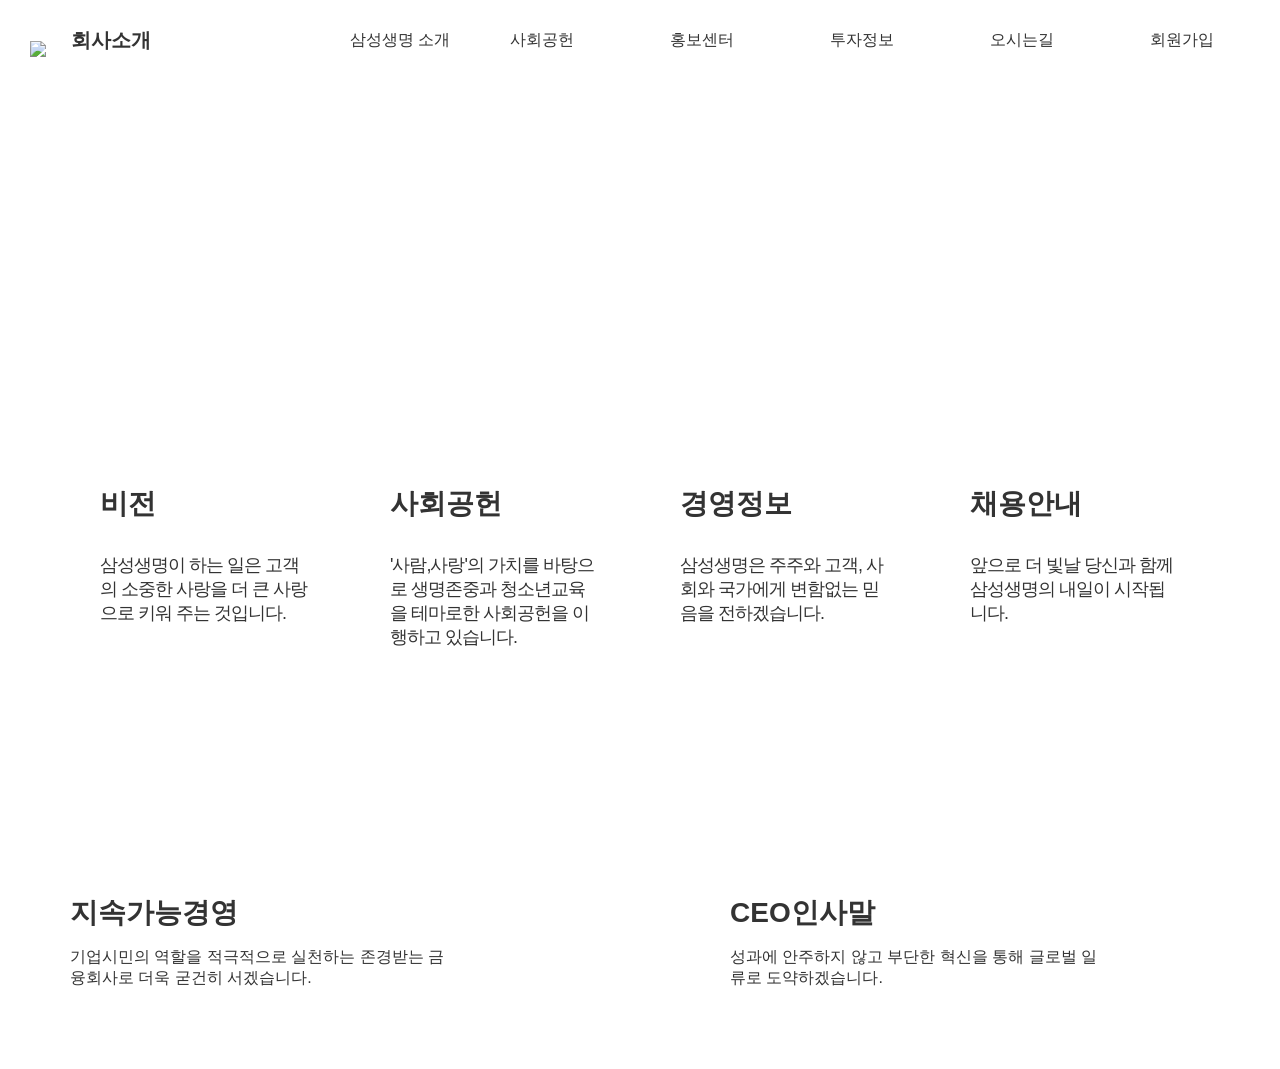
==== index.html @ ddd50090 "Add files via upload" ====
<!DOCTYPE html>
<html lang="en">

<head>
    <meta charset="UTF-8">
    <meta name="viewport" content="width=device-width, initial-scale=1.0">
    <title>삼성생명</title>
    <link href="./css/samsung_style.css" rel="stylesheet">
</head>

<body>
    <div class="header">
        <h1><img src="./img/logo-samsung.png" /></h1>
        <h2>회사소개</h2>
        <div class="menu">
            <ul class="nav">
                <li><a href="#">삼성생명 소개</a></li>
                <li><a href="#">사회공헌</a>
                    <ul class="submenu">
                        <li><a href="#">sub1-1</a></li>
                        <li><a href="#">sub1-2</a></li>
                        <li><a href="#">sub1-3</a></li>
                        <li><a href="#">sub1-4</a></li>
                    </ul>
                </li>
                <li><a href="#">홍보센터</a>
                    <ul class="submenu">
                        <li><a href="#">sub1-1</a></li>
                        <li><a href="#">sub1-2</a></li>
                        <li><a href="#">sub1-3</a></li>
                        <li><a href="#">sub1-4</a></li>
                    </ul>
                </li>
                <li><a href="#">투자정보</a>
                    <ul class="submenu">
                        <li><a href="#">sub1-1</a></li>
                        <li><a href="#">sub1-2</a></li>
                        <li><a href="#">sub1-3</a></li>
                        <li><a href="#">sub1-4</a></li>
                    </ul>
                </li>
                <li><a href="searchmap.html" target="_blank">오시는길</a></li>
                <li><a href="join.html" target="_blank">회원가입</a></li>
            </ul>
        </div>
    </div>
    <!-- 메인비주얼 -->
    <div class="section1">
        <b>고객과 함께하는 인생금융</b>
        <p>어떠한 인생을 살아가든 필요할 때 힘이 되도록 책임지는 인생금융</p>
        <div class="container">
            <div class="quick">
                <h3>비전</h3>
                <p>삼성생명이 하는 일은 고객의 소중한 사랑을 더 큰 사랑으로 키워 주는 것입니다.</p>
            </div>
            <div class="quick">
                <h3>사회공헌</h3>
                <p>'사람,사랑'의 가치를 바탕으로 생명존중과 청소년교육을 테마로한 사회공헌을 이행하고 있습니다.</p>
            </div>
            <div class="quick">
                <h3>경영정보</h3>
                <p>삼성생명은 주주와 고객, 사회와 국가에게 변함없는 믿음을 전하겠습니다.</p>
            </div>
            <div class="quick last"> <!-- 클래스명이 2개 -->
                <h3>채용안내</h3>
                <p>앞으로 더 빛날 당신과 함께 삼성생명의 내일이 시작됩니다.</p>
            </div>
        </div>
    </div>
    <!-- 세션2 -->
    <div class="section2">
        <div class="intro1">
            <h3>지속가능경영</h3>
            <p>기업시민의 역할을 적극적으로 실천하는 존경받는
                금융회사로 더욱 굳건히 서겠습니다.</p>
        </div>
        <div class="intro2">
            <h3>CEO인사말</h3>
            <p>성과에 안주하지 않고 부단한 혁신을 통해 글로벌
                일류로 도약하겠습니다.</p>
        </div>
    </div>
</body>

</html>
---- css/samsung_style.css ----
@charset "utf-8";

* {
    margin: 0;
    padding: 0;

}

ul {
    list-style: none;
}

a {
    text-decoration: none;
    color: inherit;

    /* inherit 부모속성 적용 */

}


body {
    font-size: 16px;
    font-family: "나눔고딕", "Nanum gothic", sans-serif;
    color: #333;
}


/* 헤더 */

.header {
    width: 100%;
    height: 80px;
    margin: 0 auto;
    padding-left: 30px;
    /* background-color: #ddd;  */

}

.header h1 {
    float: left;
    padding-top: 28px;
    /* 90-34(이미지높이)=56/2=28 */
    margin-right: 25px;

}

.header h2 {
    float: left;
    line-height: 80px;
    font-size: 20px;
}

.header .menu {
    float: right;
    width: 1000px;
}


.header .menu li {
    float: left;
    margin-left: 40px;
    line-height: 80px;

    /* submenu 있을때 추가 */
    width: 120px;

}


.header .menu li a:hover {
    color: blue;
}


/* 메인비주얼 */

.section1 {
    padding-top: 80px;
    height: 654px;

    /* background-image: url(./img/pc-cover-main.jpg);
background-repeat: no-repeat;
background-position: center top; */
    background: url(../img/pc-cover-main.jpg) no-repeat center top;
    background-size: cover;
    /* 박스를 꽉채운다 이미지가 잘린다 */
}

.section1 b {
    display: block;
    padding: 95px 0 15px;
    color: #fff;
    text-align: center;
    font-size: 3em;
}


.section1>p {
    color: #fff;
    text-align: center;
    padding-bottom: 75px;
}


.section1 .container {
    width: 1140px;
    margin: 0 auto;
    overflow: hidden;
}


.section1 .container .quick {
    float: left;
    width: 270px;
    height: 270px;
    background-color: white;
    margin-right: 20px;
    border-radius: 20px;
}


.section1 .container .last {
    margin-right: 0px;
}

.section1 .quick h3 {
    margin: 55px 30px 30px 30px;
    font-size: 28px;
    background: url(../img/arrow.jpg) no-repeat right;
    /* 주의: 앞에 background-repeat , background-position 등 주석처리할것 */
}


.section1 .quick p {
    margin: 0 30px;
    font-size: 18px;
    letter-spacing: -1px;
}


/* 섹션2 */

.section2 {
    width: 1140px;
    margin: 0 auto;
}


.section2>div {
    float: left;
    width: 480px;
    padding: 80px 0;
    box-sizing: border-box;
    background-repeat: no-repeat;
    background-position: right;
}


.section2 p {
    padding-right: 100px;
}

.section2 h3 {
    font-size: 28px;
    padding-bottom: 15px;
}


.section2 .intro1 {
    background-image: url(../img/icon01.jpg);
    margin-right: 180px;
}


.section2 .intro2 {
    background-image: url(../img/icon02.jpg);
}



.header:hover {
    height: 317px;
}

.submenu {
    overflow: hidden;
    height: 0;
    width: 200px;
    transition: max-height 0.5s ease;

}


.nav>li>a:hover+.submenu {
    height: 164px;
    width: 150px;
}
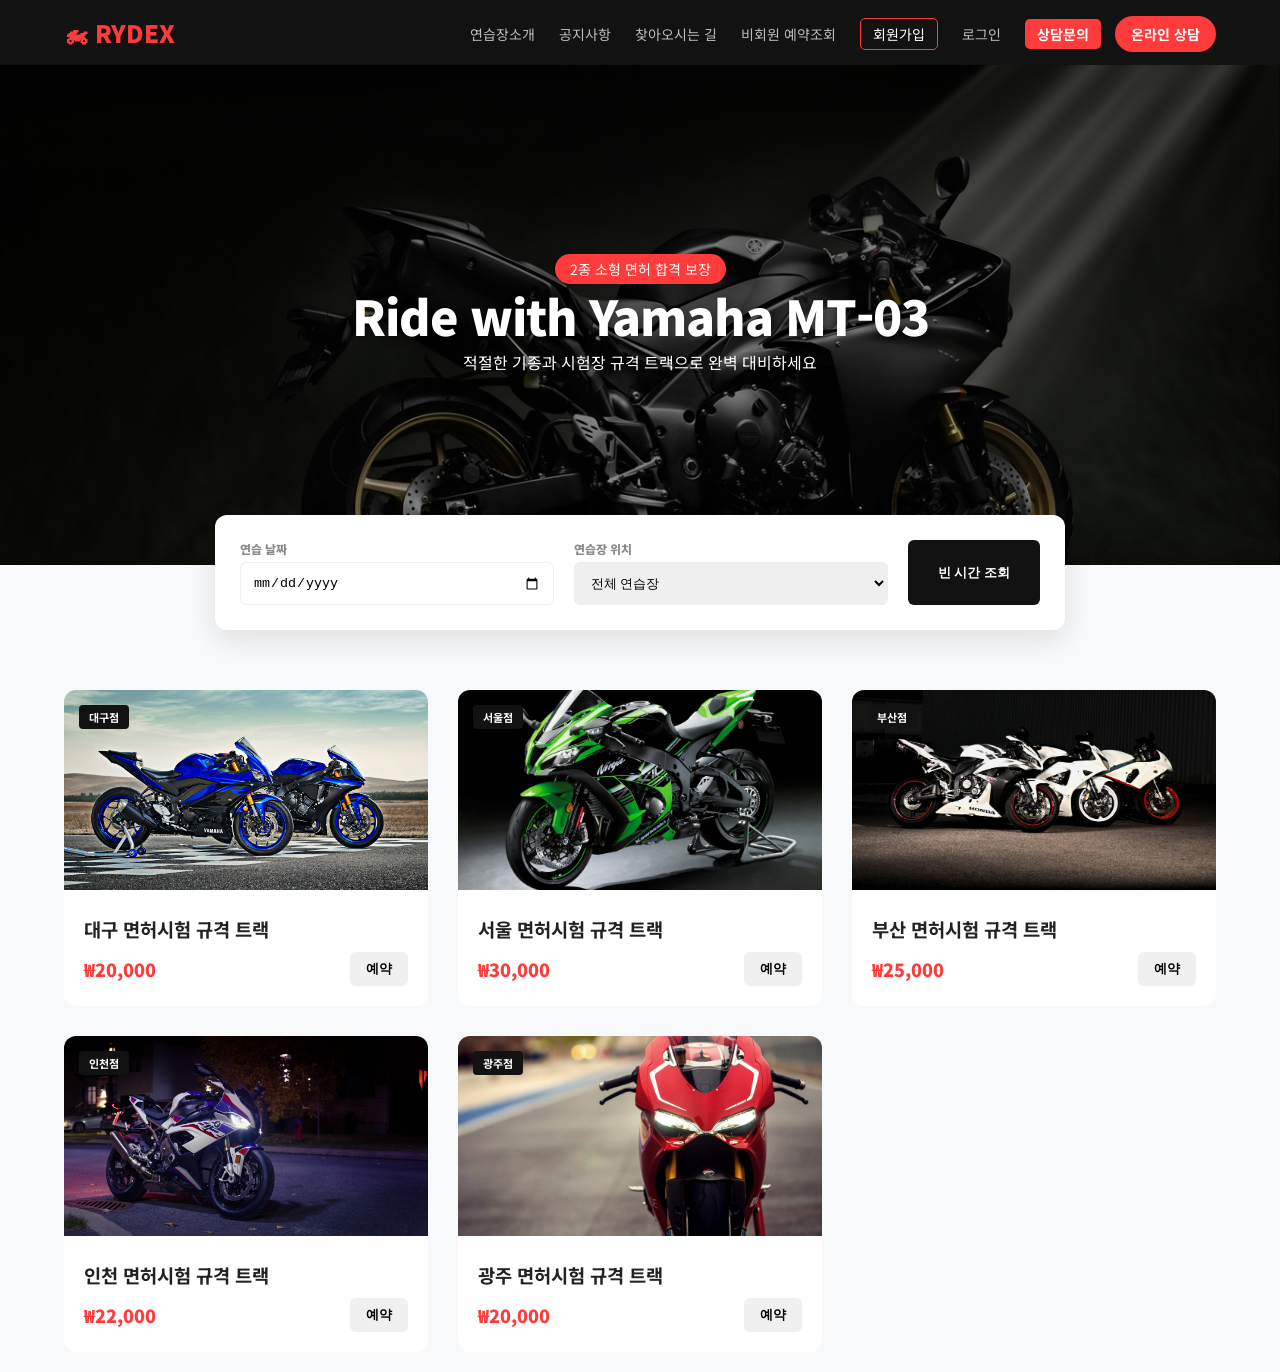
==== commit 0dc6436d: "Add files via upload" ====
--- a/index.html
+++ b/index.html
@@ -1,85 +1,355 @@
 <!DOCTYPE html>
-<html lang="en">
-
+<html lang="ko">
 <head>
     <meta charset="UTF-8">
     <meta name="viewport" content="width=device-width, initial-scale=1.0">
-    <title>삼성생명</title>
-    <link href="./css/samsung_style.css" rel="stylesheet">
+    <title>Rydex | 2종소형 면허 합격의 지름길</title>
+    <link rel="stylesheet" href="style.css">
+    <link href="https://fonts.googleapis.com/css2?family=Noto+Sans+KR:wght@400;500;700;900&display=swap" rel="stylesheet">
 </head>
-
 <body>
-    <div class="header">
-        <h1><img src="./img/logo-samsung.png" /></h1>
-        <h2>회사소개</h2>
-        <div class="menu">
-            <ul class="nav">
-                <li><a href="#">삼성생명 소개</a></li>
-                <li><a href="#">사회공헌</a>
-                    <ul class="submenu">
-                        <li><a href="#">sub1-1</a></li>
-                        <li><a href="#">sub1-2</a></li>
-                        <li><a href="#">sub1-3</a></li>
-                        <li><a href="#">sub1-4</a></li>
-                    </ul>
-                </li>
-                <li><a href="#">홍보센터</a>
-                    <ul class="submenu">
-                        <li><a href="#">sub1-1</a></li>
-                        <li><a href="#">sub1-2</a></li>
-                        <li><a href="#">sub1-3</a></li>
-                        <li><a href="#">sub1-4</a></li>
-                    </ul>
-                </li>
-                <li><a href="#">투자정보</a>
-                    <ul class="submenu">
-                        <li><a href="#">sub1-1</a></li>
-                        <li><a href="#">sub1-2</a></li>
-                        <li><a href="#">sub1-3</a></li>
-                        <li><a href="#">sub1-4</a></li>
-                    </ul>
-                </li>
-                <li><a href="searchmap.html" target="_blank">오시는길</a></li>
-                <li><a href="join.html" target="_blank">회원가입</a></li>
-            </ul>
-        </div>
-    </div>
-    <!-- 메인비주얼 -->
-    <div class="section1">
-        <b>고객과 함께하는 인생금융</b>
-        <p>어떠한 인생을 살아가든 필요할 때 힘이 되도록 책임지는 인생금융</p>
-        <div class="container">
-            <div class="quick">
-                <h3>비전</h3>
-                <p>삼성생명이 하는 일은 고객의 소중한 사랑을 더 큰 사랑으로 키워 주는 것입니다.</p>
-            </div>
-            <div class="quick">
-                <h3>사회공헌</h3>
-                <p>'사람,사랑'의 가치를 바탕으로 생명존중과 청소년교육을 테마로한 사회공헌을 이행하고 있습니다.</p>
-            </div>
-            <div class="quick">
-                <h3>경영정보</h3>
-                <p>삼성생명은 주주와 고객, 사회와 국가에게 변함없는 믿음을 전하겠습니다.</p>
-            </div>
-            <div class="quick last"> <!-- 클래스명이 2개 -->
-                <h3>채용안내</h3>
-                <p>앞으로 더 빛날 당신과 함께 삼성생명의 내일이 시작됩니다.</p>
-            </div>
-        </div>
-    </div>
-    <!-- 세션2 -->
-    <div class="section2">
-        <div class="intro1">
-            <h3>지속가능경영</h3>
-            <p>기업시민의 역할을 적극적으로 실천하는 존경받는
-                금융회사로 더욱 굳건히 서겠습니다.</p>
-        </div>
-        <div class="intro2">
-            <h3>CEO인사말</h3>
-            <p>성과에 안주하지 않고 부단한 혁신을 통해 글로벌
-                일류로 도약하겠습니다.</p>
-        </div>
-    </div>
+
+<header>
+    <div class="logo" onclick="navigate('home')">🏍 RYDEX</div>
+    <nav>
+        <a onclick="navigate('about')">연습장소개</a>
+        <a onclick="navigate('notice')">공지사항</a>
+        <a onclick="navigate('map')">찾아오시는 길</a>
+        <a onclick="navigate('lookup')">비회원 예약조회</a>
+        <a onclick="navigate('signup')" class="highlight">회원가입</a>
+        <a onclick="navigate('login')">로그인</a>
+        <!-- 상담문의 옆에 온라인 상담 추가 -->
+        <a onclick="toggleContact()" class="contact-tab">상담문의</a>
+        <a href="https://forms.gle/75aV2o1hNDyiR5Td9" class="online-contact">온라인 상담</a>
+    </nav>
+</header>
+
+<div id="about" class="page" style="display:none;">
+    <div class="about-hero">
+    
+        <h2>RYDEX 연습장소개</h2>
+        <p>시험장과 동일한 환경, 최적의 트랙에서 합격을 경험하세요.</p>
+    </div>
+    <div class="content-container">
+        <div class="about-grid">
+            <div class="about-card">
+                <div class="icon">🎯</div>
+                <h3>최고의 합격률</h3>
+                <p>시험장 규격과 1:1 일치하는 트랙에서 실전보다 더 실전 같은 연습을 제공합니다.</p>
+            </div>
+            <div class="about-card highlight-card">
+                <div class="icon">🏍️</div>
+                <h3>보유 기종: Yamaha MT-03</h3>
+                <p>시험장 표준 기종인 MT-03을 전 지점에 보유하고 있습니다.</p>
+            </div>
+            <div class="about-card">
+                <div class="icon">🛡️</div>
+                <h3>안전 우선주의</h3>
+                <p>전문 강사진의 가이드와 안전 장비 지원으로 초보자도 안심하고 연습할 수 있습니다.</p>
+            </div>
+        </div>
+    </div>
+</div>
+
+<!-- 비회원 예약조회 페이지 -->
+<div id="lookup" class="page" style="display:none;">
+    <div class="auth-box lookup-container">
+        <h2>비회원 예약조회</h2>
+        <p>예약 시 발급된 예약번호와 휴대폰 번호를 입력해 주세요.</p>
+        
+        <div class="form-group">
+            <label class="input-label">예약번호</label>
+            <input type="text" id="orderNumber" placeholder="예: RDX-2026-0000">
+            
+            <label class="input-label">휴대폰 번호</label>
+            <input type="tel" id="userPhone" placeholder="'-' 제외하고 입력">
+        </div>
+        
+        <button class="main-btn" onclick="searchReservation()">예약 정보 조회하기</button>
+        
+        <!-- 조회 결과 표시 영역 (기본 숨김) -->
+        <div id="lookupResult" class="lookup-result-box" style="display:none;">
+            <div class="result-header">조회 결과</div>
+            <div class="result-content">
+                <p>일치하는 예약 정보가 없습니다. 입력하신 내용을 다시 확인해 주세요.</p>
+            </div>
+        </div>
+    </div>
+</div>
+
+<!-- 상담문의 카드 정보 -->
+<div id="contactBox" class="contact-card">
+    <h4>실시간 상담문의</h4>
+    <p class="name">김종현 대표</p>
+    <p class="phone">010-4150-0530</p>
+    <small>평일/주말 09:00 ~ 21:00</small>
+</div>
+
+<div id="home" class="page active">
+    <section class="banner" style="background: linear-gradient(rgba(0,0,0,0.6), rgba(0,0,0,0.3)), url('./images/Yamaha_YZF_R1_black-HD_Desktop_Wallpaper_1366x768.jpg') center/cover;">
+    <div class="banner-text">
+        <span class="tag">2종 소형 면허 합격 보장</span>
+        <h1>Ride with Yamaha MT-03</h1>
+        <p>적절한 기종과 시험장 규격 트랙으로 완벽 대비하세요</p>
+    </div>
+</section>
+</section>
+
+    <section class="search-box">
+        <div class="input-group">
+            <label>연습 날짜</label>
+            <input type="date">
+        </div>
+        <div class="input-group">
+            <label>연습장 위치</label>
+            <select id="region">
+                <option value="all">전체 연습장</option>
+                <option value="대구">대구 센터</option>
+                <option value="서울">서울 센터</option>
+                <option value="부산">부산 센터</option>
+                <option value="인천">인천 센터</option>
+                <option value="광주">광주 센터</option>
+            </select>
+        </div>
+        <button class="search-btn" onclick="filterCards()">빈 시간 조회</button>
+    </section>
+
+    <!-- 카드 리스트 영역 -->
+   <section class="list" id="cardList">
+        <!-- 대구점 -->
+        <div class="card" data-region="대구" onclick="goDetail('대구 합격 완성 트랙','20,000','굴절 코스 특화. MT-03 및 R1 스타일 연습 가능.','https://images.unsplash.com/photo-1558981403-c5f9891c9b06')">
+            <div class="badge">대구점</div>
+           <img src="./images/daegu_track.jpg" alt="대구 연습장">
+            <div class="info">
+                <h3>대구 면허시험 규격 트랙</h3>
+                <div class="price-row"><span>₩20,000</span><button class="mini-btn">예약</button></div>
+            </div>
+        </div>
+
+        <!-- 서울점 -->
+        <div class="card" data-region="서울" onclick="goDetail('서울 면허 마스터 서킷','30,000','시험장보다 더 정밀한 코스 설계. 베테랑 강사 상주.','https://images.unsplash.com/photo-1444491741275-3747c53c99b4?auto=format&fit=crop&w=800')">
+        <div class="badge">서울점</div>
+        <img src="./images/seoul_track.jpg" alt="서울 연습장">
+        <div class="info">
+            <h3>서울 면허시험 규격 트랙</h3>
+            <div class="price-row"><span>₩30,000</span><button class="mini-btn">예약</button></div>
+        </div>
+    </div>
+
+        <!-- 부산점[cite: 7] -->
+        <div class="card" data-region="부산" onclick="goDetail('부산 합격 완성 트랙','25,000','영남권 최대 규모 합격 완성 코스 보유.','https://images.unsplash.com/photo-1622185135505-2d795003994a')">
+            <div class="badge">부산점</div>
+            <img src="./images/busan_track.jpg" alt="부산 연습장">
+            <div class="info">
+                <h3>부산 면허시험 규격 트랙</h3>
+                <div class="price-row"><span>₩25,000</span><button class="mini-btn">예약</button></div>
+            </div>
+        </div>
+
+        <!-- 인천점[cite: 7] -->
+        <div class="card" data-region="인천" onclick="goDetail('인천 테크니컬 트랙','22,000','인천 시험장 최접근성 및 동일 코스 규격.','https://images.unsplash.com/photo-1591637333184-19aa84b3e01f')">
+            <div class="badge">인천점</div>
+            <img src="./images/incheon_track.jpg" alt="인천 연습장">
+            <div class="info">
+                <h3>인천 면허시험 규격 트랙</h3>
+                <div class="price-row"><span>₩22,000</span><button class="mini-btn">예약</button></div>
+            </div>
+        </div>
+
+        <!-- 광주점[cite: 7] -->
+        <div class="card" data-region="광주" onclick="goDetail('광주 면허 마스터','20,000','호남권 유일 MT-03 전문 연습장 운영.','https://images.unsplash.com/photo-1568772585407-9361f9bf3a87?auto=format&fit=crop&w=800')">
+        <div class="badge">광주점</div>
+        <img src="./images/gwangju_track.jpg" alt="광주 연습장">
+        <div class="info">
+            <h3>광주 면허시험 규격 트랙</h3>
+            <div class="price-row"><span>₩20,000</span><button class="mini-btn">예약</button></div>
+        </div>
+    </div>
+    </section>
+</div>
+<div id="map" class="page" style="display:none;">
+    <div class="content-container">
+        <h2 style="margin-bottom: 20px;">찾아오시는 길</h2>
+        <div class="map-wrapper">
+            <!-- 보내주신 구글 지도 iframe 삽입 -->
+            <iframe 
+                src="https://www.google.com/maps/embed?pb=!1m18!1m12!1m3!1d3233.1153167948655!2d128.5943907!3d35.8706908!2m3!1f0!2f0!3f0!3m2!1i1024!2i768!4f13.1!3m3!1m2!1s0x3565e3c98aa0b1bd%3A0xa7b3482d879ffba0!2z66-4656Y6rK97JiB6rWQ7Jyh7JuQ!5e0!3m2!1sko!2skr!4v1777530515326!5m2!1sko!2skr" 
+                width="100%" 
+                height="500" 
+                style="border:0; border-radius: 12px;" 
+                allowfullscreen="" 
+                loading="lazy" 
+                referrerpolicy="no-referrer-when-downgrade">
+            </iframe>
+        </div>
+        <div style="margin-top: 20px; text-align: center;">
+            <p><strong>주소:</strong> 대구광역시 중구 (미래경영교육원)</p>
+            <p><strong>연락처:</strong> 010-4150-0530</p>
+        </div>
+    </div>
+</div>
+
+<!-- 하단 섹션들은 메뉴 클릭 시에만 표시됨 -->
+<div id="signup" class="page" style="display:none;">
+    <div class="auth-box">
+        <h2>멤버십 가입</h2>
+        <div class="form-group">
+            <input type="text" placeholder="이름 (실명)">
+            <input type="email" placeholder="이메일 주소">
+            <input type="password" placeholder="비밀번호">
+            <input type="tel" placeholder="연락처 (- 제외)">
+        </div>
+        <button class="main-btn" onclick="alert('가입 신청이 완료되었습니다!')">회원가입 완료</button>
+    </div>
+</div>
+
+<div id="login" class="page" style="display:none;">
+    <div class="auth-box">
+        <h2>로그인</h2>
+        <div class="form-group">
+            <input type="email" placeholder="이메일 주소">
+            <input type="password" placeholder="비밀번호">
+        </div>
+        <button class="main-btn">로그인</button>
+    </div>
+</div>
+
+<div id="about" class="page" style="display:none;">
+    <div class="content-container">
+        <h2>About RYDEX</h2>
+        <div class="about-grid">
+            <div class="about-card">
+                <h3>미션</h3>
+                <p>라이더들의 첫 시작인 2종 소형 면허 취득을 안전하고 빠르게 돕습니다.</p>
+            </div>
+            <div class="about-card highlight-card">
+                <h3>보유 기종: Yamaha MT-03</h3>
+                <p>시험장 표준 기종인 MT-03을 전 지점에 보유하고 있습니다.</p>
+            </div>
+        </div>
+    </div>
+</div>
+
+<div id="notice" class="page" style="display:none;">
+    <div class="content-container">
+        <h2 class="section-title">공지사항</h2>
+        <div class="notice-list">
+            <!-- 공지 아이템 1 -->
+            <div class="notice-item active">
+                <div class="notice-header" onclick="toggleAccordion(this)">
+                    <span class="notice-tag">필독</span>
+                    <p>연습장 이용 전 예약 확인 안내</p>
+                    <span class="arrow">▼</span>
+                </div>
+                <div class="notice-body">
+                    <p>연습장 방문 전 반드시 비회원 예약조회 또는 회원 로그인을 통해 예약 시간을 확인해 주세요. 원활한 연습을 위해 예약 시간 10분 전 도착을 권장합니다.</p>
+                </div>
+            </div>
+
+            <!-- 공지 아이템 2 -->
+            <div class="notice-item">
+                <div class="notice-header" onclick="toggleAccordion(this)">
+                    <span class="notice-tag">안내</span>
+                    <p>보호장구 및 헬멧 대여 서비스 관련</p>
+                    <span class="arrow">▼</span>
+                </div>
+                <div class="notice-body">
+                    <p>RYDEX 전 지점에서는 연습 시 필요한 헬멧, 무릎 보호대, 팔꿈치 보호대를 무상으로 대여해 드리고 있습니다. 개인 장비가 없으셔도 안심하고 방문하세요.</p>
+                </div>
+            </div>
+
+            <!-- 공지 아이템 3 -->
+            <div class="notice-item">
+                <div class="notice-header" onclick="toggleAccordion(this)">
+                    <span class="notice-tag">이벤트</span>
+                    <p>2026년 합격 보장 프로모션 진행 중</p>
+                    <span class="arrow">▼</span>
+                </div>
+                <div class="notice-body">
+                    <p>2종 소형 면허 취득 시까지 트랙 이용료 할인 혜택을 드립니다. 자세한 내용은 상담문의 버튼을 통해 김종현 대표에게 문의하세요.</p>
+                </div>
+            </div>
+        </div>
+    </div>
+</div>
+
+<div id="map" class="page" style="display:none;"><div class="content-container"><h2>찾아오시는 길</h2><div class="map-placeholder">지점별 지도 로드 중...</div></div></div>
+<div id="notice" class="page" style="display:none;"><div class="content-container"><h2>공지사항</h2><p>새로운 소식이 없습니다.</p></div></div>
+<div id="lookup" class="page" style="display:none;"><div class="content-container"><h2>비회원 예약조회</h2><p>예약번호를 확인해 주세요.</p></div></div>
+
+<script>
+    function showPage(id){
+        // 모든 페이지 숨기기
+        document.querySelectorAll('.page').forEach(p => p.style.display = 'none');
+        // 상담문의 카드도 페이지 전환 시 닫기
+        document.getElementById('contactBox').style.display = 'none';
+        
+        const activePage = document.getElementById(id);
+        if(activePage) activePage.style.display = 'block';
+        window.scrollTo(0,0);
+    }
+
+    function navigate(page){
+        history.pushState({page}, "", "#"+page);
+        showPage(page);
+    }
+
+    function toggleContact() {
+        const box = document.getElementById('contactBox');
+        box.style.display = (box.style.display === 'block') ? 'none' : 'block';
+    }
+
+    window.onpopstate = e => showPage(e.state ? e.state.page : 'home');
+
+    function filterCards(){
+        let region = document.getElementById("region").value;
+        document.querySelectorAll(".card").forEach(card => {
+            card.style.display = (region === "all" || card.dataset.region === region) ? "block" : "none";
+        });
+    }
+
+    function goDetail(title, price, desc, img){
+        alert(title + " 상세 페이지 준비 중");
+    }
+
+   
+    function toggleAccordion(header) {
+        const item = header.parentElement;
+        item.classList.toggle('active');
+    }
+    // ... 기존 navigate, showPage 함수 등은 그대로 유지됩니다.
+
+    // 예약 조회 시뮬레이션 함수
+    function searchReservation() {
+        const orderNum = document.getElementById('orderNumber').value;
+        const resultBox = document.getElementById('lookupResult');
+        
+        if(!orderNum) {
+            alert('예약번호를 입력해 주세요.');
+            return;
+        }
+        
+        // 실제 데이터 연동 전 로딩 느낌 전달
+        resultBox.style.display = 'block';
+        resultBox.innerHTML = `
+            <div class="result-header">조회 중...</div>
+            <div class="result-content" style="text-align:center; padding: 20px;">
+                잠시만 기다려 주세요.
+            </div>
+        `;
+        
+        setTimeout(() => {
+            resultBox.innerHTML = `
+                <div class="result-header">조회 결과</div>
+                <div class="result-content">
+                    <p style="color:#ff3b3b; font-weight:700;">일치하는 예약 내역이 없습니다.</p>
+                    <p style="font-size:13px; margin-top:5px;">예약번호가 기억나지 않으시면 상담문의를 이용해 주세요.</p>
+                </div>
+            `;
+        }, 800);
+    }
+
+</script>
+
 </body>
-
 </html>
--- a/style.css
+++ b/style.css
@@ -0,0 +1,296 @@
+:root {
+    --primary: #ff3b3b;
+    --dark: #121212;
+    --white: #ffffff;
+    --radius: 12px;
+}
+
+* { margin: 0; padding: 0; box-sizing: border-box; }
+body { font-family: 'Noto Sans KR', sans-serif; background: #f8f9fa; color: #222; }
+
+/* Header */
+header {
+    display: flex; justify-content: space-between; align-items: center;
+    padding: 15px 5%; background: var(--dark); color: white;
+    position: sticky; top: 0; z-index: 1000;
+}
+.logo { font-size: 24px; font-weight: 900; color: var(--primary); cursor: pointer; }
+nav a { margin-left: 20px; font-size: 14px; cursor: pointer; color: #bbb; transition: 0.3s; text-decoration: none; }
+nav a:hover, nav a.highlight { color: white; }
+nav a.highlight { border: 1px solid var(--primary); padding: 5px 12px; border-radius: 5px; }
+
+/* Banner - Yamaha R1 Black 컨셉 */
+/* Banner - 보내주신 Yamaha R1 사진 적용 */
+.banner {
+    height: 500px;
+    /* 업로드한 이미지 파일명으로 경로를 수정하세요 */
+    background: linear-gradient(rgba(0,0,0,0.6), rgba(0,0,0,0.3)), 
+                url('input_file_0.png') center/cover; 
+    display: flex; 
+    align-items: center; 
+    justify-content: center; 
+    color: white; 
+    text-align: center;
+}
+
+/* 문구 가독성을 위한 그림자 효과 추가 */
+.banner-text h1 {
+    font-size: 48px;
+    font-weight: 900;
+    text-shadow: 2px 2px 10px rgba(0,0,0,0.5);
+}
+.banner h1 { font-size: 48px; font-weight: 900; letter-spacing: -1px; }
+.tag { background: var(--primary); padding: 5px 15px; border-radius: 20px; font-size: 14px; }
+
+/* Search Box */
+.search-box {
+    display: flex; gap: 20px; background: white; padding: 25px;
+    width: 90%; max-width: 850px; margin: -50px auto 40px;
+    border-radius: var(--radius); box-shadow: 0 10px 30px rgba(0,0,0,0.1);
+}
+.input-group { flex: 1; }
+.input-group label { font-size: 12px; font-weight: 800; color: #888; display: block; margin-bottom: 5px; }
+.input-group input, .input-group select { width: 100%; padding: 12px; border: 1px solid #eee; border-radius: 6px; outline: none; }
+.search-btn { background: var(--dark); color: white; border: none; padding: 0 30px; border-radius: 6px; cursor: pointer; font-weight: 700; }
+
+/* Auth Box (로그인 & 회원가입 공통 UX) */
+.auth-box {
+    max-width: 450px; margin: 80px auto;
+    background: var(--white); padding: 50px;
+    border-radius: var(--radius); text-align: center;
+    box-shadow: 0 10px 40px rgba(0,0,0,0.05);
+}
+.auth-box h2 { font-size: 28px; margin-bottom: 10px; }
+.auth-box p { color: #888; margin-bottom: 30px; }
+.auth-footer { margin-top: 25px; font-size: 14px; color: #999; }
+.auth-footer a { color: var(--primary); font-weight: 700; cursor: pointer; text-decoration: underline; }
+
+.form-group input {
+    width: 100%; padding: 15px; margin-bottom: 12px;
+    border: 1px solid #ddd; border-radius: 8px; outline: none;
+    transition: 0.3s;
+}
+.form-group input:focus { border-color: var(--primary); }
+
+/* Card List */
+
+.list { 
+    display: grid; 
+    grid-template-columns: repeat(auto-fill, minmax(300px, 1fr));
+    gap: 30px; 
+    padding: 20px 5%; 
+}
+.card { background: white; border-radius: var(--radius); overflow: hidden; cursor: pointer; transition: 0.3s; position: relative; }
+.card:hover { transform: translateY(-5px); }
+.card img { width: 100%; height: 200px; object-fit: cover; }
+.badge { position: absolute; top: 15px; left: 15px; background: var(--dark); color: white; padding: 4px 10px; border-radius: 4px; font-size: 11px; font-weight: 700; }
+.info { padding: 20px; }
+.price-row { display: flex; justify-content: space-between; align-items: center; margin-top: 10px; }
+.price-row span { font-weight: 900; color: var(--primary); font-size: 18px; }
+
+/* General UI */
+.main-btn { background: var(--primary); color: white; border: none; padding: 18px; border-radius: 8px; font-weight: 700; width: 100%; cursor: pointer; font-size: 16px; }
+.mini-btn { background: #f0f0f0; border: none; padding: 8px 16px; border-radius: 6px; font-weight: 700; cursor: pointer; }
+.content-container { max-width: 1000px; margin: 60px auto; padding: 0 20px; }
+
+footer { background: var(--dark); color: #444; text-align: center; padding: 40px; font-size: 13px; }
+/* 기존 코드 하단에 추가 */
+
+/* 상담문의 버튼 스타일 */
+.contact-tab {
+    background: var(--primary) !important;
+    color: white !important;
+    padding: 5px 12px !important;
+    border-radius: 5px;
+    font-weight: 700;
+    margin-left: 20px;
+    text-decoration: none;
+}
+
+/* 상담문의 카드 레이아웃 */
+.contact-card {
+    position: fixed;
+    top: 70px;
+    right: 5%;
+    width: 240px;
+    background: white;
+    border-radius: var(--radius);
+    padding: 20px;
+    box-shadow: 0 10px 40px rgba(0,0,0,0.15);
+    display: none;
+    z-index: 1001;
+    border-top: 5px solid var(--primary);
+    text-align: center;
+}
+
+.contact-card h4 { font-size: 13px; color: #888; margin-bottom: 10px; }
+.contact-card .name { font-size: 18px; font-weight: 800; margin-bottom: 5px; color: var(--dark); }
+.contact-card .phone { font-size: 20px; font-weight: 900; color: var(--primary); }
+.contact-card small { display: block; color: #999; font-size: 11px; margin-top: 10px; }
+.about-hero {
+    background: var(--dark);
+    color: white;
+    padding: 80px 20px;
+    text-align: center;
+    margin-bottom: 40px;
+}
+.about-hero h2 { font-size: 36px; font-weight: 900; color: var(--primary); margin-bottom: 15px; }
+.about-hero p { font-size: 18px; color: #bbb; }
+
+/* 핵심 가치 그리드 */
+.about-grid {
+    display: grid;
+    grid-template-columns: repeat(auto-fit, minmax(280px, 1fr));
+    gap: 25px;
+    margin-top: 20px;
+}
+
+.about-card {
+    background: white;
+    padding: 40px 30px;
+    border-radius: var(--radius);
+    text-align: center;
+    box-shadow: 0 10px 30px rgba(0,0,0,0.05);
+    transition: 0.3s;
+}
+
+.about-card:hover { transform: translateY(-10px); }
+
+.about-card .icon { font-size: 40px; margin-bottom: 20px; }
+
+.about-card h3 {
+    font-size: 20px;
+    margin-bottom: 15px;
+    color: var(--dark);
+}
+
+.about-card p {
+    font-size: 15px;
+    line-height: 1.6;
+    color: #666;
+}
+
+/* 강조 카드 스타일 */
+.highlight-card {
+    border: 2px solid var(--primary);
+    position: relative;
+}
+.highlight-card::after {
+    content: 'BEST';
+    position: absolute;
+    top: -12px;
+    left: 50%;
+    transform: translateX(-50%);
+    background: var(--primary);
+    color: white;
+    padding: 2px 12px;
+    font-size: 12px;
+    font-weight: 700;
+    border-radius: 20px;
+}
+
+/* 온라인 상담 버튼 스타일 */
+.online-contact {
+    background-color: var(--primary); /* 기존 레드 포인트 컬러 사용 */
+    color: white !important;
+    padding: 8px 16px;
+    border-radius: 20px;
+    font-weight: 700;
+    text-decoration: none;
+    transition: 0.3s;
+    margin-left: 10px;
+}
+
+.online-contact:hover {
+    background-color: #d32f2f; /* 호버 시 약간 더 어두운 레드 */
+    transform: translateY(-2px);
+    box-shadow: 0 4px 10px rgba(255, 59, 59, 0.3);
+}
+
+.section-title { text-align: center; margin-bottom: 40px; font-size: 32px; font-weight: 900; }
+
+.notice-list { max-width: 800px; margin: 0 auto; }
+
+.notice-item {
+    background: white;
+    border-radius: 8px;
+    margin-bottom: 15px;
+    overflow: hidden;
+    box-shadow: 0 2px 10px rgba(0,0,0,0.05);
+    border-left: 4px solid #eee;
+    transition: 0.3s;
+}
+
+.notice-item.active { border-left-color: var(--primary); }
+
+.notice-header {
+    padding: 20px;
+    display: flex;
+    align-items: center;
+    cursor: pointer;
+    gap: 15px;
+}
+
+.notice-tag {
+    background: #f0f0f0;
+    padding: 3px 10px;
+    border-radius: 4px;
+    font-size: 12px;
+    font-weight: 700;
+    color: #666;
+}
+
+.notice-item.active .notice-tag { background: var(--primary); color: white; }
+
+.notice-header p { flex: 1; font-weight: 700; color: var(--dark); }
+
+.notice-header .arrow { transition: 0.3s; color: #ccc; }
+.notice-item.active .arrow { transform: rotate(180deg); color: var(--primary); }
+
+.notice-body {
+    padding: 0 20px 20px 65px;
+    display: none;
+    color: #666;
+    line-height: 1.6;
+    font-size: 15px;
+}
+
+.notice-item.active .notice-body { display: block; }
+
+/* 비회원 예약조회 전용 UX */
+.lookup-container {
+    max-width: 500px;
+    margin-top: 60px;
+}
+
+.input-label {
+    display: block;
+    text-align: left;
+    font-size: 13px;
+    font-weight: 700;
+    color: #666;
+    margin-bottom: 5px;
+    padding-left: 5px;
+}
+
+.lookup-result-box {
+    margin-top: 30px;
+    border: 1px dashed #ddd;
+    border-radius: 8px;
+    overflow: hidden;
+    background: #fafafa;
+}
+
+.result-header {
+    background: #eee;
+    padding: 10px;
+    font-size: 12px;
+    font-weight: 800;
+    color: #444;
+}
+
+.result-content {
+    padding: 30px 20px;
+    font-size: 15px;
+    color: #333;
+}
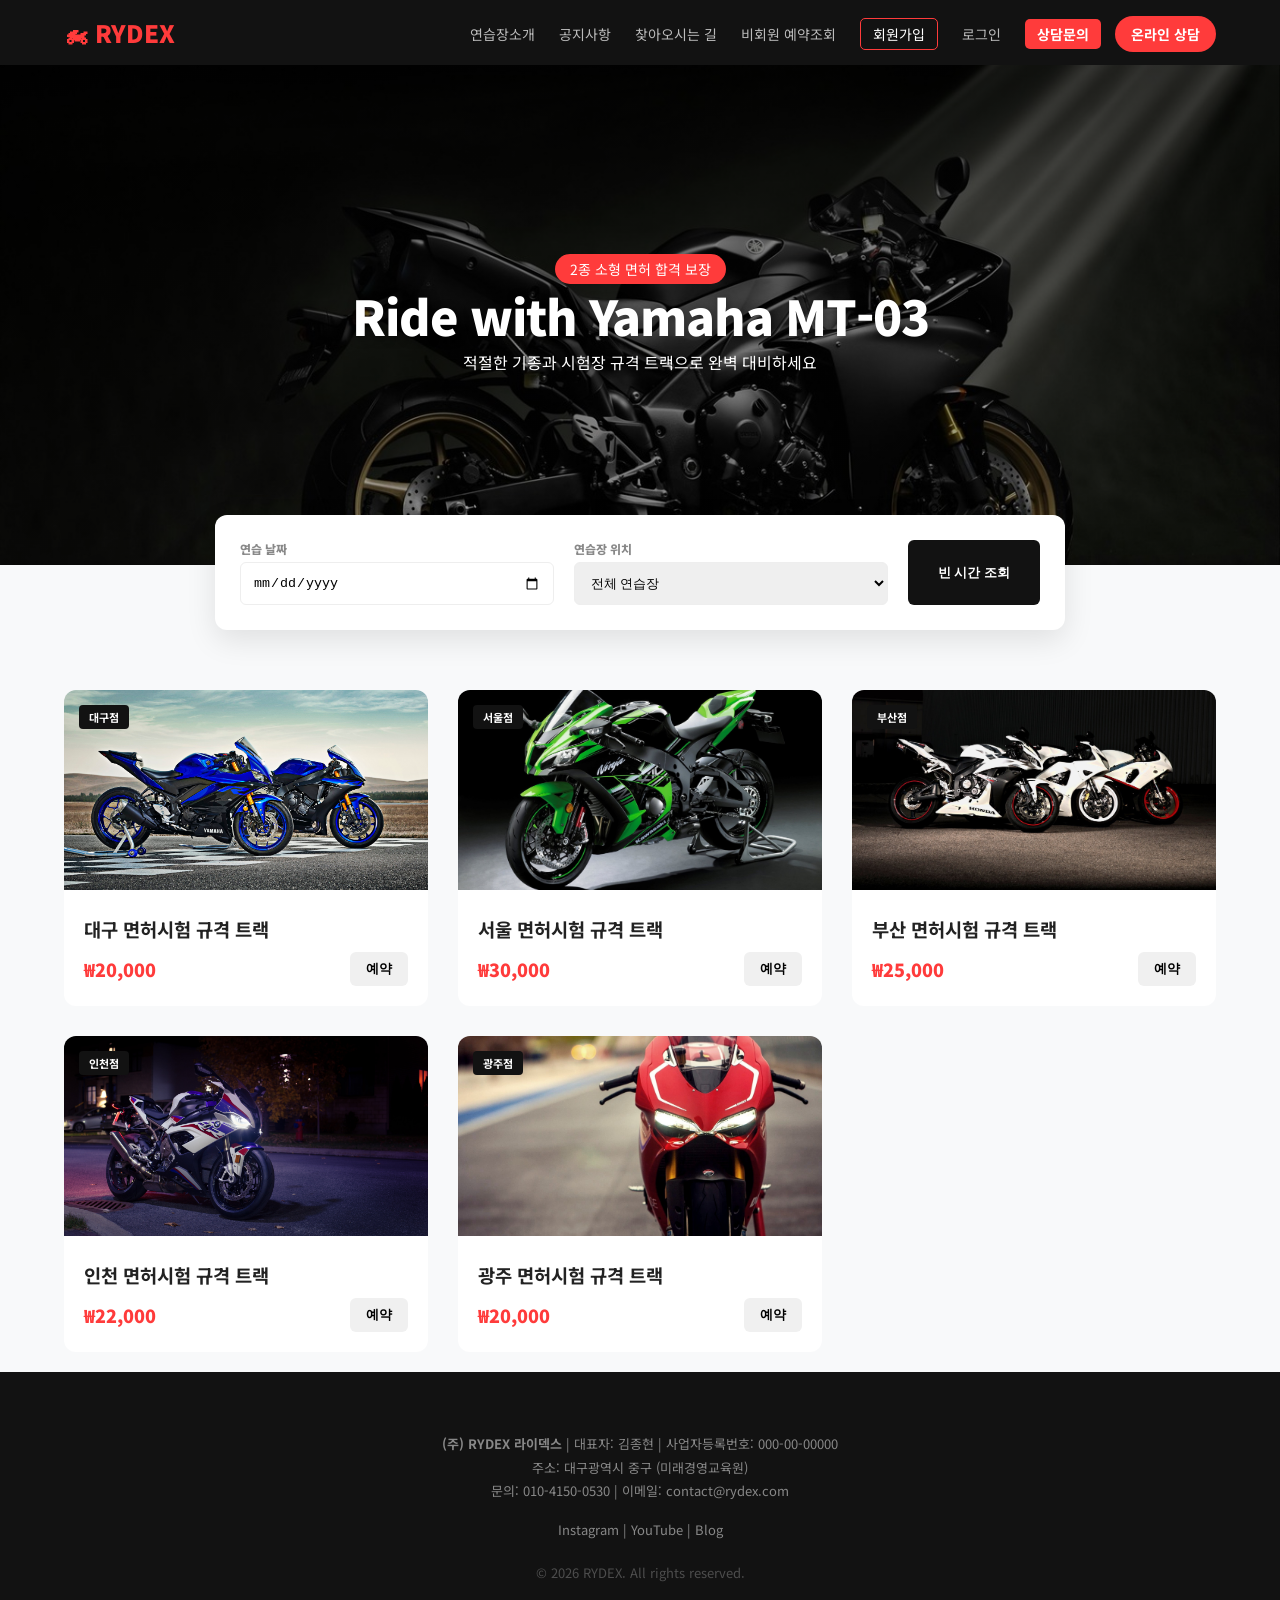
==== commit 3b3f205b: "Add files via upload" ====
--- a/index.html
+++ b/index.html
@@ -117,7 +117,7 @@
     <!-- 카드 리스트 영역 -->
    <section class="list" id="cardList">
         <!-- 대구점 -->
-        <div class="card" data-region="대구" onclick="goDetail('대구 합격 완성 트랙','20,000','굴절 코스 특화. MT-03 및 R1 스타일 연습 가능.','https://images.unsplash.com/photo-1558981403-c5f9891c9b06')">
+        <div class="card" data-region="대구" onclick="goDetail('대구 합격 완성 트랙','20,000','굴절 코스 특화. MT-03 및 R1 스타일 연습 가능.','./images/daegu_track.jpg')">
             <div class="badge">대구점</div>
            <img src="./images/daegu_track.jpg" alt="대구 연습장">
             <div class="info">
@@ -127,7 +127,7 @@
         </div>
 
         <!-- 서울점 -->
-        <div class="card" data-region="서울" onclick="goDetail('서울 면허 마스터 서킷','30,000','시험장보다 더 정밀한 코스 설계. 베테랑 강사 상주.','https://images.unsplash.com/photo-1444491741275-3747c53c99b4?auto=format&fit=crop&w=800')">
+        <div class="card" data-region="서울" onclick="goDetail('서울 면허 마스터 서킷','30,000','시험장보다 더 정밀한 코스 설계. 베테랑 강사 상주.','./images/seoul_track.jpg')">
         <div class="badge">서울점</div>
         <img src="./images/seoul_track.jpg" alt="서울 연습장">
         <div class="info">
@@ -137,7 +137,7 @@
     </div>
 
         <!-- 부산점[cite: 7] -->
-        <div class="card" data-region="부산" onclick="goDetail('부산 합격 완성 트랙','25,000','영남권 최대 규모 합격 완성 코스 보유.','https://images.unsplash.com/photo-1622185135505-2d795003994a')">
+        <div class="card" data-region="부산" onclick="goDetail('부산 합격 완성 트랙','25,000','영남권 최대 규모 합격 완성 코스 보유.','./images/busan_track.jpg')">
             <div class="badge">부산점</div>
             <img src="./images/busan_track.jpg" alt="부산 연습장">
             <div class="info">
@@ -147,7 +147,7 @@
         </div>
 
         <!-- 인천점[cite: 7] -->
-        <div class="card" data-region="인천" onclick="goDetail('인천 테크니컬 트랙','22,000','인천 시험장 최접근성 및 동일 코스 규격.','https://images.unsplash.com/photo-1591637333184-19aa84b3e01f')">
+        <div class="card" data-region="인천" onclick="goDetail('인천 테크니컬 트랙','22,000','인천 시험장 최접근성 및 동일 코스 규격.','./images/incheon_track.jpg')">
             <div class="badge">인천점</div>
             <img src="./images/incheon_track.jpg" alt="인천 연습장">
             <div class="info">
@@ -157,7 +157,7 @@
         </div>
 
         <!-- 광주점[cite: 7] -->
-        <div class="card" data-region="광주" onclick="goDetail('광주 면허 마스터','20,000','호남권 유일 MT-03 전문 연습장 운영.','https://images.unsplash.com/photo-1568772585407-9361f9bf3a87?auto=format&fit=crop&w=800')">
+        <div class="card" data-region="광주" onclick="goDetail('광주 면허 마스터','20,000','호남권 유일 MT-03 전문 연습장 운영.','./images/gwangju_track.jpg')">
         <div class="badge">광주점</div>
         <img src="./images/gwangju_track.jpg" alt="광주 연습장">
         <div class="info">
@@ -273,9 +273,42 @@
     </div>
 </div>
 
+<div id="detailModal" class="modal">
+    <div class="modal-content">
+        <span class="close-modal" onclick="closeDetail()">&times;</span>
+        <img id="modalImg" src="" alt="지점 이미지">
+        <div class="modal-info">
+            <h2 id="modalTitle">지점명</h2>
+            <p id="modalPrice" class="modal-price">₩0</p>
+            <div class="modal-desc-box">
+                <h4>상세 설명</h4>
+                <p id="modalDesc">설명 내용</p>
+            </div>
+            <div class="modal-spec">
+                <span>📍 시험장 동일 규격</span>
+                <span>🏍️ MT-03 보유</span>
+                <span>🛡️ 보호구 무상대여</span>
+            </div>
+            <button class="main-btn" onclick="alert('예약 페이지로 이동합니다.')">지금 바로 예약하기</button>
+        </div>
+    </div>
+</div>
+
 <div id="map" class="page" style="display:none;"><div class="content-container"><h2>찾아오시는 길</h2><div class="map-placeholder">지점별 지도 로드 중...</div></div></div>
 <div id="notice" class="page" style="display:none;"><div class="content-container"><h2>공지사항</h2><p>새로운 소식이 없습니다.</p></div></div>
 <div id="lookup" class="page" style="display:none;"><div class="content-container"><h2>비회원 예약조회</h2><p>예약번호를 확인해 주세요.</p></div></div>
+
+<footer>
+    <div class="footer-content">
+        <p><strong>(주) RYDEX 라이덱스</strong> | 대표자: 김종현 | 사업자등록번호: 000-00-00000</p>
+        <p>주소: 대구광역시 중구 (미래경영교육원)</p>
+        <p>문의: 010-4150-0530 | 이메일: contact@rydex.com</p>
+        <div class="social-links" style="margin-top: 15px;">
+            <span>Instagram</span> | <span>YouTube</span> | <span>Blog</span>
+        </div>
+        <p style="margin-top: 20px; opacity: 0.5;">© 2026 RYDEX. All rights reserved.</p>
+    </div>
+</footer>
 
 <script>
     function showPage(id){
@@ -319,6 +352,28 @@
     }
     // ... 기존 navigate, showPage 함수 등은 그대로 유지됩니다.
 
+    // 상세 팝업 열기 함수
+    function goDetail(title, price, desc, img) {
+        document.getElementById('modalTitle').innerText = title;
+        document.getElementById('modalPrice').innerText = '시간당 ₩' + price;
+        document.getElementById('modalDesc').innerText = desc;
+        document.getElementById('modalImg').src = img;
+        document.getElementById('detailModal').style.display = 'flex';
+    }
+
+    // 팝업 닫기 함수[cite: 3]
+    function closeDetail() {
+        document.getElementById('detailModal').style.display = 'none';
+    }
+
+    // 팝업 바깥 영역 클릭 시 닫기[cite: 3]
+    window.onclick = function(event) {
+        const modal = document.getElementById('detailModal');
+        if (event.target == modal) {
+            closeDetail();
+        }
+    }
+
     // 예약 조회 시뮬레이션 함수
     function searchReservation() {
         const orderNum = document.getElementById('orderNumber').value;
--- a/style.css
+++ b/style.css
@@ -293,4 +293,68 @@
     padding: 30px 20px;
     font-size: 15px;
     color: #333;
+}
+
+.modal {
+    display: none;
+    position: fixed;
+    z-index: 2000;
+    left: 0; top: 0;
+    width: 100%; height: 100%;
+    background: rgba(0,0,0,0.8);
+    align-items: center; justify-content: center;
+}
+
+.modal-content {
+    background: white;
+    width: 90%; max-width: 500px;
+    border-radius: var(--radius);
+    overflow: hidden;
+    position: relative;
+    animation: slideUp 0.3s ease-out;
+}
+
+@keyframes slideUp {
+    from { transform: translateY(50px); opacity: 0; }
+    to { transform: translateY(0); opacity: 1; }
+}
+
+.close-modal {
+    position: absolute;
+    top: 15px; right: 20px;
+    font-size: 30px; cursor: pointer;
+    color: white; z-index: 10;
+    text-shadow: 0 0 10px rgba(0,0,0,0.5);
+}
+
+#modalImg { width: 100%; height: 250px; object-fit: cover; }
+
+.modal-info { padding: 30px; }
+
+.modal-price {
+    font-size: 24px; font-weight: 900;
+    color: var(--primary); margin: 10px 0 20px;
+}
+
+.modal-desc-box {
+    background: #f8f9fa; padding: 15px;
+    border-radius: 8px; margin-bottom: 20px;
+}
+
+.modal-desc-box h4 { font-size: 14px; margin-bottom: 5px; color: #888; }
+
+.modal-spec {
+    display: flex; flex-wrap: wrap; gap: 10px; margin-bottom: 25px;
+}
+
+.modal-spec span {
+    font-size: 12px; background: #eee;
+    padding: 5px 10px; border-radius: 4px; font-weight: 700;
+}
+
+footer {
+    background: var(--dark);
+    color: #888;
+    padding: 60px 0;
+    line-height: 1.8;
 }
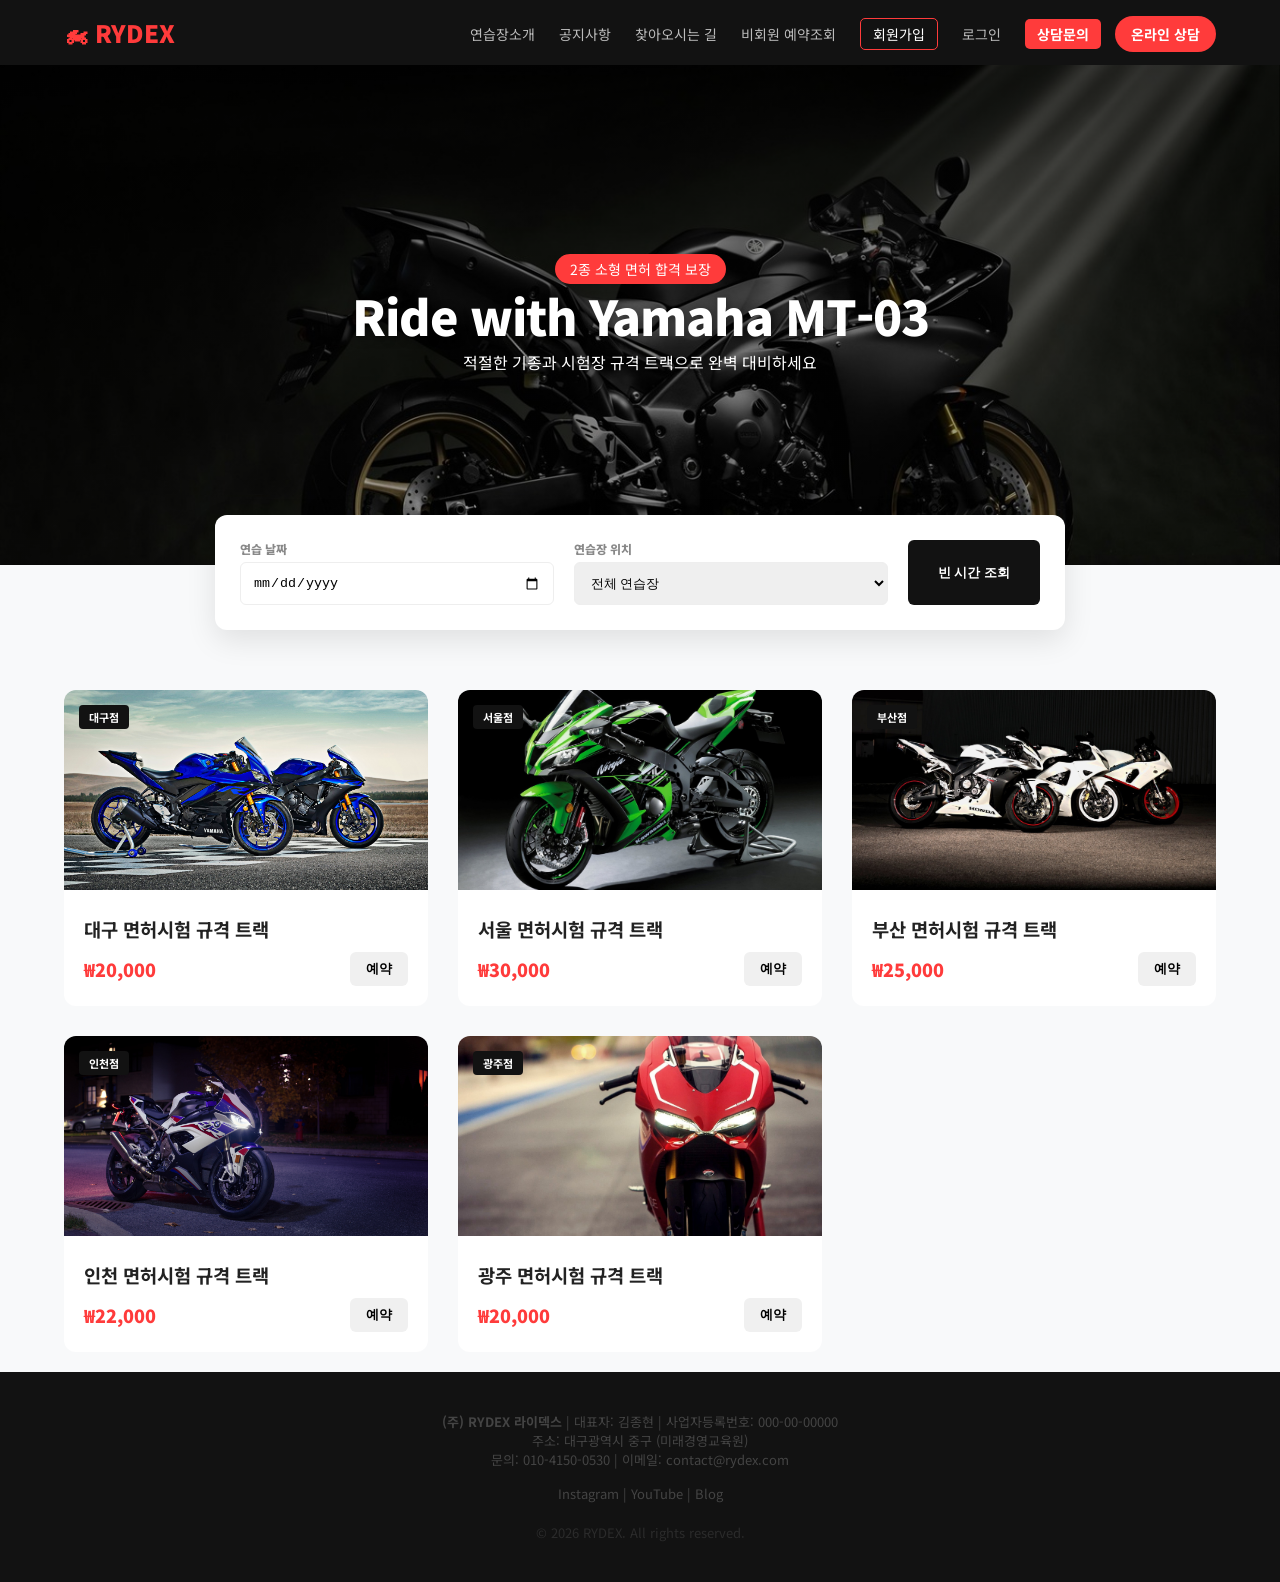
==== commit ae077441: "Update index.html" ====
--- a/index.html
+++ b/index.html
@@ -403,8 +403,14 @@
             `;
         }, 800);
     }
-
+function goDetail(title, price, desc, img) {
+        document.getElementById('modalTitle').innerText = title;
+        document.getElementById('modalPrice').innerText = '시간당 ₩' + price;
+        document.getElementById('modalDesc').innerText = desc;
+        document.getElementById('modalImg').src = img;
+        document.getElementById('detailModal').style.display = 'flex'; // 'block' 대신 'flex' 사용
+    }
 </script>
-
+<div id="detailModal" class="modal">
 </body>
-</html>+</html>
--- a/style.css
+++ b/style.css
@@ -19,8 +19,7 @@
 nav a:hover, nav a.highlight { color: white; }
 nav a.highlight { border: 1px solid var(--primary); padding: 5px 12px; border-radius: 5px; }
 
-/* Banner - Yamaha R1 Black 컨셉 */
-/* Banner - 보내주신 Yamaha R1 사진 적용 */
+
 .banner {
     height: 500px;
     /* 업로드한 이미지 파일명으로 경로를 수정하세요 */
@@ -72,7 +71,6 @@
 }
 .form-group input:focus { border-color: var(--primary); }
 
-/* Card List */
 
 .list { 
     display: grid; 
@@ -94,7 +92,7 @@
 .content-container { max-width: 1000px; margin: 60px auto; padding: 0 20px; }
 
 footer { background: var(--dark); color: #444; text-align: center; padding: 40px; font-size: 13px; }
-/* 기존 코드 하단에 추가 */
+
 
 /* 상담문의 버튼 스타일 */
 .contact-tab {
@@ -294,6 +292,32 @@
     font-size: 15px;
     color: #333;
 }
+.modal {
+    display: none; /* 기본적으로 숨김 */
+    position: fixed; /* 화면에 박제 (스크롤해도 따라옴) */
+    top: 0;
+    left: 0;
+    width: 100%;
+    height: 100%;
+    background-color: rgba(0, 0, 0, 0.85); /* 배경 어둡게 */
+    z-index: 9999; /* 헤더보다 위에 뜨도록 설정 */
+    align-items: center; /* 수직 중앙 정렬 */
+    justify-content: center; /* 수평 중앙 정렬 */
+}
+
+.modal-content {
+    background-color: #fff;
+    width: 90%;
+    max-width: 500px; /* 너무 커지지 않게 제한 */
+    border-radius: 12px;
+    overflow: hidden;
+    position: relative;
+    animation: fadeIn 0.3s; /* 나타날 때 부드러운 효과 */
+}
+
+@keyframes fadeIn {
+    from { opacity: 0; transform: scale(0.9); }
+    to { opacity: 1; transform: scale(1); }
 
 .modal {
     display: none;
@@ -357,4 +381,4 @@
     color: #888;
     padding: 60px 0;
     line-height: 1.8;
-}+}
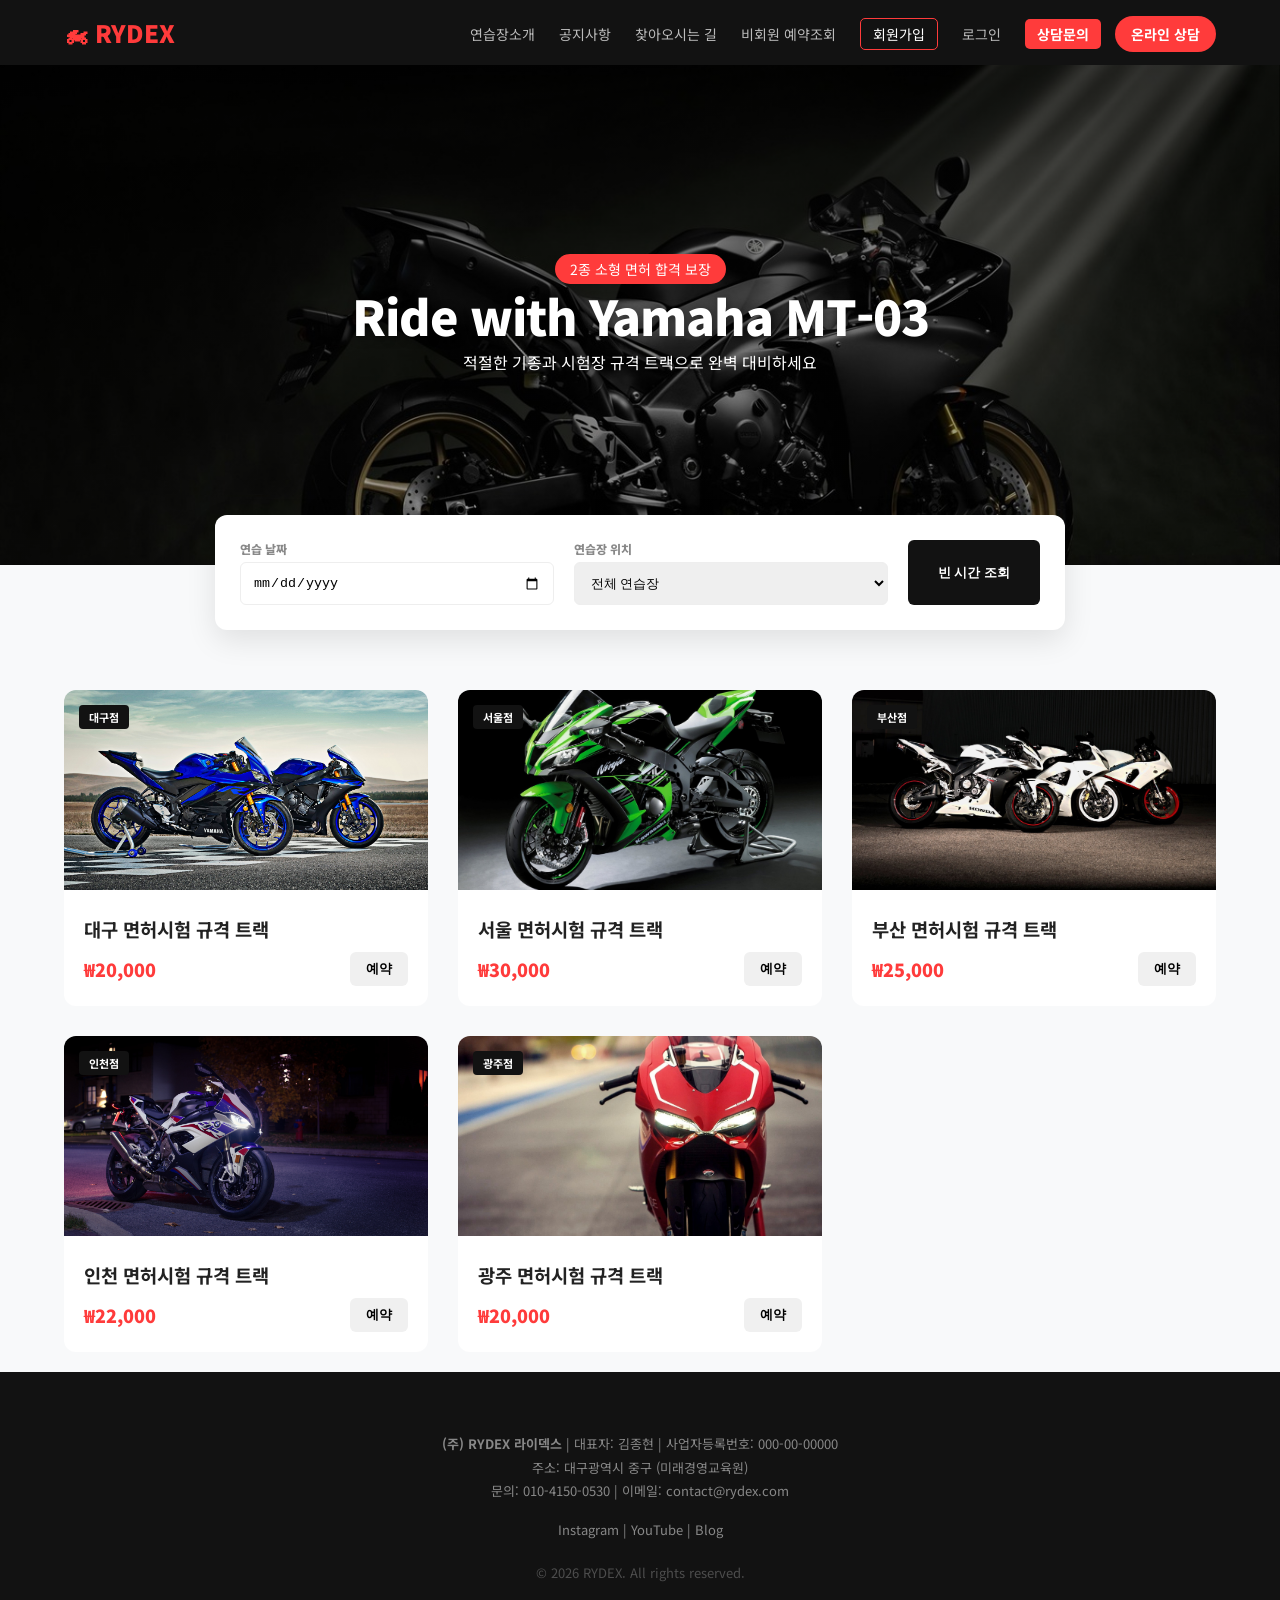
==== commit 48abc98d: "Add files via upload" ====
--- a/index.html
+++ b/index.html
@@ -403,14 +403,8 @@
             `;
         }, 800);
     }
-function goDetail(title, price, desc, img) {
-        document.getElementById('modalTitle').innerText = title;
-        document.getElementById('modalPrice').innerText = '시간당 ₩' + price;
-        document.getElementById('modalDesc').innerText = desc;
-        document.getElementById('modalImg').src = img;
-        document.getElementById('detailModal').style.display = 'flex'; // 'block' 대신 'flex' 사용
-    }
+
 </script>
-<div id="detailModal" class="modal">
+
 </body>
-</html>
+</html>
--- a/style.css
+++ b/style.css
@@ -292,32 +292,6 @@
     font-size: 15px;
     color: #333;
 }
-.modal {
-    display: none; /* 기본적으로 숨김 */
-    position: fixed; /* 화면에 박제 (스크롤해도 따라옴) */
-    top: 0;
-    left: 0;
-    width: 100%;
-    height: 100%;
-    background-color: rgba(0, 0, 0, 0.85); /* 배경 어둡게 */
-    z-index: 9999; /* 헤더보다 위에 뜨도록 설정 */
-    align-items: center; /* 수직 중앙 정렬 */
-    justify-content: center; /* 수평 중앙 정렬 */
-}
-
-.modal-content {
-    background-color: #fff;
-    width: 90%;
-    max-width: 500px; /* 너무 커지지 않게 제한 */
-    border-radius: 12px;
-    overflow: hidden;
-    position: relative;
-    animation: fadeIn 0.3s; /* 나타날 때 부드러운 효과 */
-}
-
-@keyframes fadeIn {
-    from { opacity: 0; transform: scale(0.9); }
-    to { opacity: 1; transform: scale(1); }
 
 .modal {
     display: none;
@@ -381,4 +355,4 @@
     color: #888;
     padding: 60px 0;
     line-height: 1.8;
-}
+}
